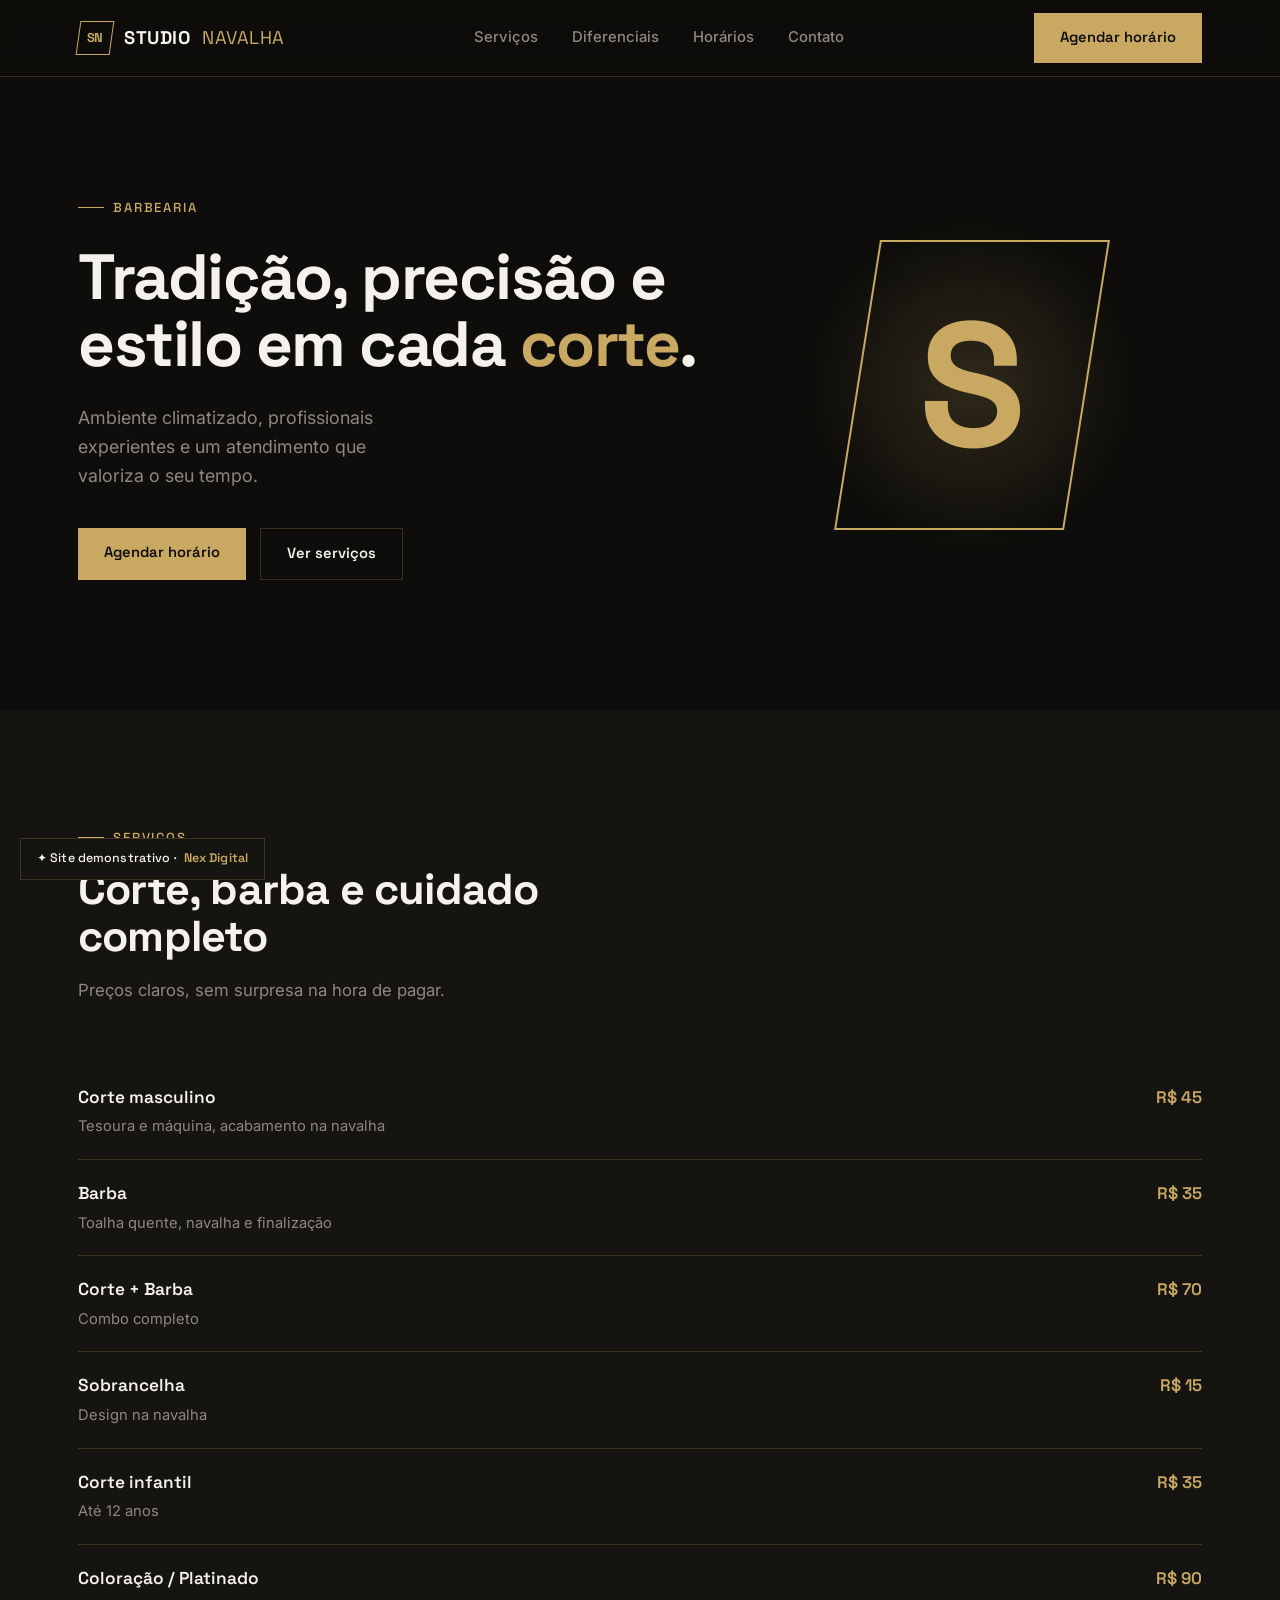
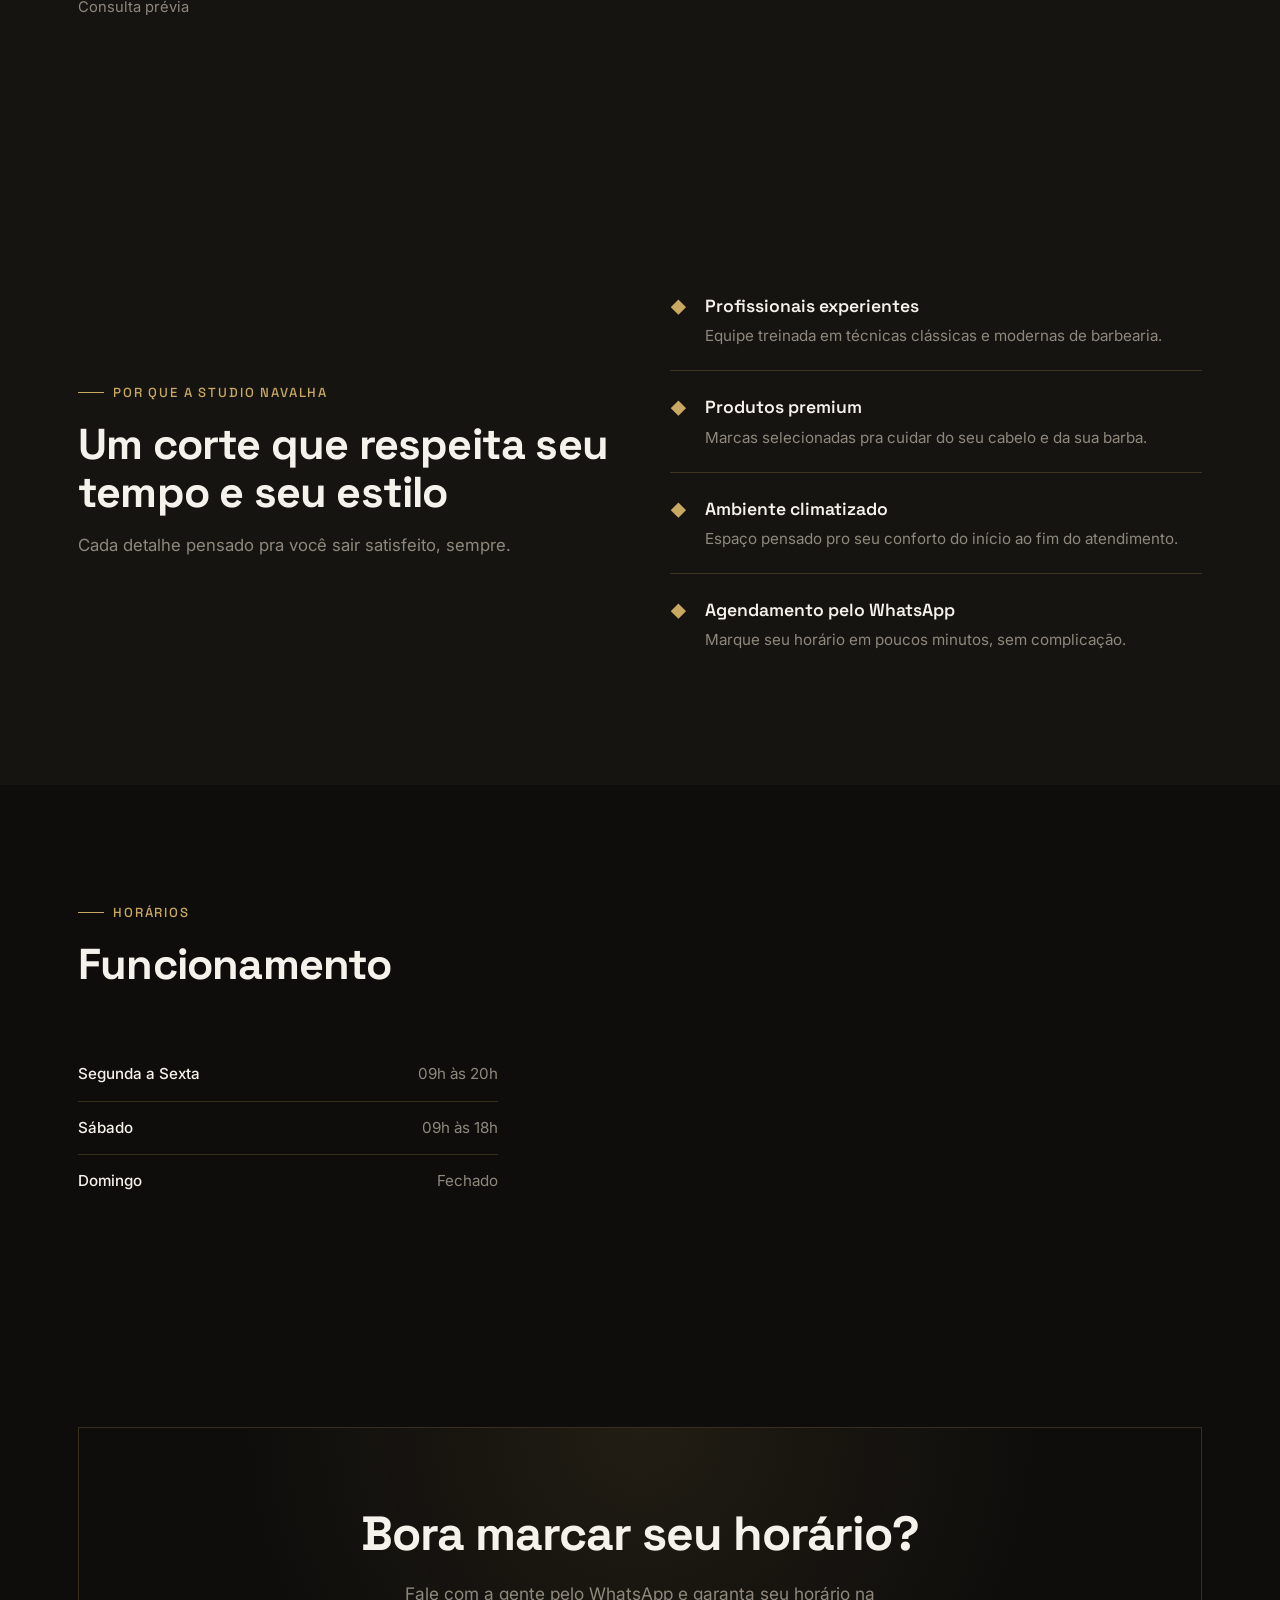
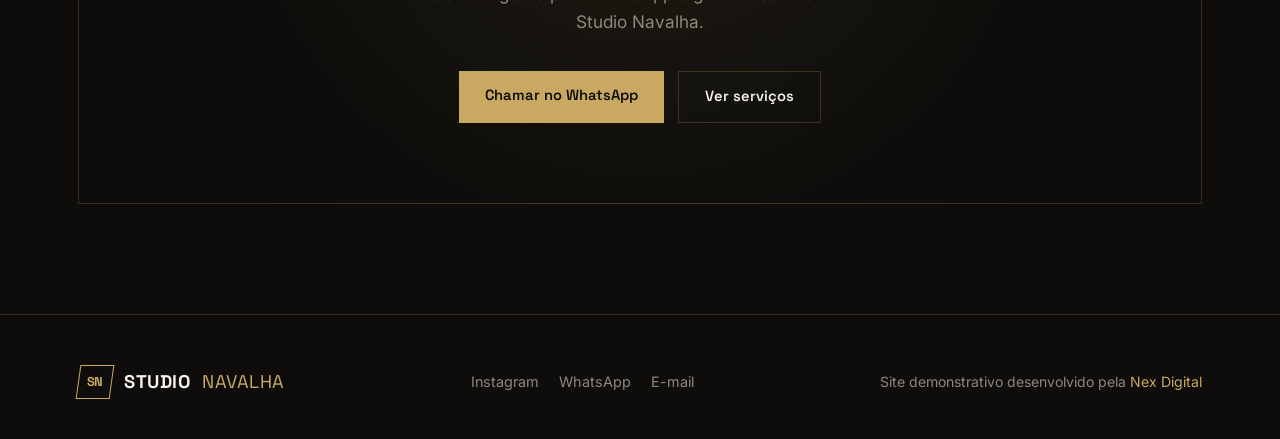
==== demos/barbearia.html @ 20af7e74 "Site institucional da Nex Digital com demos de portfolio Site one-page com CSS/JS compartilhados e t" ====
<!DOCTYPE html>
<html lang="pt-BR">
<head>
<meta charset="UTF-8">
<meta name="viewport" content="width=device-width, initial-scale=1.0">
<title>Studio Navalha — Barbearia</title>
<meta name="description" content="Studio Navalha: tradição, precisão e estilo em cada corte. Agende seu horário pelo WhatsApp. Projeto demonstrativo desenvolvido pela Nex Digital.">
<meta name="theme-color" content="#0E0D0B">
<meta name="robots" content="noindex">
<link rel="icon" href="data:image/svg+xml,%3Csvg xmlns='http://www.w3.org/2000/svg' viewBox='0 0 64 64'%3E%3Crect width='64' height='64' fill='%230E0D0B'/%3E%3Ctext x='32' y='45' font-family='Georgia,serif' font-size='38' font-weight='700' fill='%23C9A961' text-anchor='middle'%3ES%3C/text%3E%3C/svg%3E">
<link rel="preconnect" href="https://fonts.googleapis.com">
<link rel="preconnect" href="https://fonts.gstatic.com" crossorigin>
<link href="https://fonts.googleapis.com/css2?family=Space+Grotesk:wght@400;500;600;700&family=Inter:wght@400;500;600&display=swap" rel="stylesheet">
<link rel="stylesheet" href="../style.css">
</head>
<body>

<header>
  <nav class="wrap nav">
    <a href="#" class="logo"><span class="mark duas-letras"><span>SN</span></span>STUDIO <em>NAVALHA</em></a>
    <ul class="menu" id="menu">
      <li><a href="#servicos">Serviços</a></li>
      <li><a href="#diferenciais">Diferenciais</a></li>
      <li><a href="#horarios">Horários</a></li>
      <li><a href="#contato">Contato</a></li>
    </ul>
    <a href="#" data-contato="whatsapp" class="btn btn-ouro">Agendar horário</a>
    <button type="button" class="menu-toggle" id="toggle" aria-label="Abrir menu" aria-expanded="false" aria-controls="menu">☰</button>
  </nav>
</header>

<section class="hero">
  <div class="wrap hero-grid">
    <div>
      <span class="eyebrow">Barbearia</span>
      <h1>Tradição, precisão e estilo em cada <b>corte</b>.</h1>
      <p>Ambiente climatizado, profissionais experientes e um atendimento que valoriza o seu tempo.</p>
      <div class="hero-cta">
        <a href="#" data-contato="whatsapp" class="btn btn-ouro">Agendar horário</a>
        <a href="#servicos" class="btn btn-linha">Ver serviços</a>
      </div>
    </div>
    <div class="hero-art" aria-hidden="true">
      <div class="glow"></div>
      <div class="n" data-letra="S"></div>
    </div>
  </div>
</section>

<section id="servicos">
  <div class="wrap">
    <div class="head">
      <span class="eyebrow">Serviços</span>
      <h2>Corte, barba e cuidado completo</h2>
      <p>Preços claros, sem surpresa na hora de pagar.</p>
    </div>
    <ul class="lista-preco">
      <li><div><h4>Corte masculino</h4><p>Tesoura e máquina, acabamento na navalha</p></div><span class="preco">R$ 45</span></li>
      <li><div><h4>Barba</h4><p>Toalha quente, navalha e finalização</p></div><span class="preco">R$ 35</span></li>
      <li><div><h4>Corte + Barba</h4><p>Combo completo</p></div><span class="preco">R$ 70</span></li>
      <li><div><h4>Sobrancelha</h4><p>Design na navalha</p></div><span class="preco">R$ 15</span></li>
      <li><div><h4>Corte infantil</h4><p>Até 12 anos</p></div><span class="preco">R$ 35</span></li>
      <li><div><h4>Coloração / Platinado</h4><p>Consulta prévia</p></div><span class="preco">R$ 90</span></li>
    </ul>
  </div>
</section>

<section id="diferenciais" class="bg-alt">
  <div class="wrap porque">
    <div class="head head-sem-margem">
      <span class="eyebrow">Por que a Studio Navalha</span>
      <h2>Um corte que respeita seu tempo e seu estilo</h2>
      <p>Cada detalhe pensado pra você sair satisfeito, sempre.</p>
    </div>
    <ul>
      <li><span class="check">◆</span><div><h4>Profissionais experientes</h4><p>Equipe treinada em técnicas clássicas e modernas de barbearia.</p></div></li>
      <li><span class="check">◆</span><div><h4>Produtos premium</h4><p>Marcas selecionadas pra cuidar do seu cabelo e da sua barba.</p></div></li>
      <li><span class="check">◆</span><div><h4>Ambiente climatizado</h4><p>Espaço pensado pro seu conforto do início ao fim do atendimento.</p></div></li>
      <li><span class="check">◆</span><div><h4>Agendamento pelo WhatsApp</h4><p>Marque seu horário em poucos minutos, sem complicação.</p></div></li>
    </ul>
  </div>
</section>

<section id="horarios">
  <div class="wrap">
    <div class="head">
      <span class="eyebrow">Horários</span>
      <h2>Funcionamento</h2>
    </div>
    <ul class="horarios">
      <li><span>Segunda a Sexta</span><span>09h às 20h</span></li>
      <li><span>Sábado</span><span>09h às 18h</span></li>
      <li><span>Domingo</span><span>Fechado</span></li>
    </ul>
  </div>
</section>

<section id="contato">
  <div class="wrap">
    <div class="cta-box">
      <h2>Bora marcar seu horário?</h2>
      <p>Fale com a gente pelo WhatsApp e garanta seu horário na Studio Navalha.</p>
      <div class="hero-cta">
        <a href="#" data-contato="whatsapp" class="btn btn-ouro">Chamar no WhatsApp</a>
        <a href="#servicos" class="btn btn-linha">Ver serviços</a>
      </div>
    </div>
  </div>
</section>

<footer>
  <div class="wrap foot">
    <a href="#" class="logo"><span class="mark duas-letras"><span>SN</span></span>STUDIO <em>NAVALHA</em></a>
    <div class="social">
      <a href="#" data-contato="instagram">Instagram</a>
      <a href="#" data-contato="whatsapp">WhatsApp</a>
      <a href="#" data-contato="email">E-mail</a>
    </div>
    <small>Site demonstrativo desenvolvido pela <a href="../index.html" class="link-ouro">Nex Digital</a></small>
  </div>
</footer>

<a class="demo-badge" href="../index.html">✦ Site demonstrativo · <b>Nex Digital</b></a>

<script src="../script.js" defer></script>
</body>
</html>
---- style.css ----
:root{
  --preto:#0E0D0B;
  --preto-2:#161411;
  --branco:#F5F2EC;
  --cinza:#8E887C;
  --ouro:#C9A961;
  --ouro-claro:#E4CE93;
  --linha:rgba(201,169,97,.22);
  --display:'Space Grotesk',sans-serif;
  --corpo:'Inter',sans-serif;
}
*{margin:0;padding:0;box-sizing:border-box}
html{scroll-behavior:smooth}
body{
  background:var(--preto);
  color:var(--branco);
  font-family:var(--corpo);
  line-height:1.6;
  -webkit-font-smoothing:antialiased;
  overflow-x:hidden;
}
a{color:inherit;text-decoration:none}
.wrap{max-width:1180px;margin:0 auto;padding:0 28px}
section{padding:110px 0}

/* ---------- HEADER ---------- */
header{
  position:fixed;top:0;left:0;right:0;z-index:100;
  background:rgba(14,13,11,.72);
  -webkit-backdrop-filter:blur(14px);
  backdrop-filter:blur(14px);
  border-bottom:1px solid var(--linha);
}
.nav{display:flex;align-items:center;justify-content:space-between;height:76px}
.logo{display:flex;align-items:center;gap:12px;font-family:var(--display);font-weight:700;font-size:1.15rem;letter-spacing:.5px}
.logo .mark{
  width:34px;height:34px;flex:none;
  display:grid;place-items:center;
  border:1.5px solid var(--ouro);
  color:var(--ouro);font-weight:700;font-size:1.05rem;
  transform:skewX(-8deg);
}
.logo .mark span{transform:skewX(8deg)}
.logo em{color:var(--ouro);font-style:normal;font-weight:400}
.menu{display:flex;gap:34px;list-style:none;font-size:.93rem;font-weight:500}
.menu a{color:var(--cinza);transition:color .2s}
.menu a:hover,.menu a:focus{color:var(--branco)}
.btn{
  display:inline-block;font-family:var(--display);font-weight:600;
  font-size:.92rem;padding:13px 26px;transition:.22s;cursor:pointer;border:none;
}
.btn-ouro{background:var(--ouro);color:var(--preto)}
.btn-ouro:hover,.btn-ouro:focus{background:var(--ouro-claro)}
.btn-linha{border:1.5px solid var(--linha);color:var(--branco);background:transparent}
.btn-linha:hover,.btn-linha:focus{border-color:var(--ouro);color:var(--ouro)}
.menu-toggle{display:none;background:none;border:none;color:var(--branco);font-size:1.6rem;cursor:pointer}

/* ---------- HERO ---------- */
.hero{position:relative;padding:190px 0 130px;overflow:hidden}
.hero-grid{display:grid;grid-template-columns:1.15fr .85fr;gap:40px;align-items:center}
.eyebrow{
  display:inline-flex;align-items:center;gap:9px;
  color:var(--ouro);font-family:var(--display);font-size:.82rem;
  font-weight:500;letter-spacing:.14em;text-transform:uppercase;margin-bottom:26px;
}
.eyebrow::before{content:"";width:26px;height:1px;background:var(--ouro)}
.hero h1{
  font-family:var(--display);font-weight:700;
  font-size:clamp(2.5rem,5.2vw,4rem);line-height:1.05;letter-spacing:-1.5px;
}
.hero h1 b{color:var(--ouro);font-weight:700}
.hero p{color:var(--cinza);font-size:1.12rem;max-width:30ch;margin:26px 0 38px}
.hero-cta{display:flex;gap:14px;flex-wrap:wrap}
/* elemento gráfico angular ecoando o "N" */
.hero-art{position:relative;height:380px}
.hero-art .n{
  position:absolute;inset:0;margin:auto;width:230px;height:290px;
  border:2px solid var(--ouro);transform:skewX(-9deg);
  display:grid;place-items:center;
}
.hero-art .n::before{
  content:attr(data-letra);font-family:var(--display);font-weight:700;font-size:11rem;
  color:var(--ouro);transform:skewX(9deg);line-height:1;
}
.hero-art .glow{
  position:absolute;inset:0;margin:auto;width:340px;height:340px;
  background:radial-gradient(circle,rgba(201,169,97,.18),transparent 68%);
  filter:blur(10px);
}

/* ---------- SEÇÕES / TÍTULOS ---------- */
.head{max-width:640px;margin-bottom:60px}
.head .eyebrow{margin-bottom:18px}
.head h2{font-family:var(--display);font-weight:700;font-size:clamp(1.9rem,3.6vw,2.7rem);letter-spacing:-.8px;line-height:1.1}
.head p{color:var(--cinza);margin-top:16px;font-size:1.05rem}

/* ---------- SERVIÇOS ---------- */
#servicos{background:var(--preto-2)}
.serv-grid{display:grid;grid-template-columns:repeat(2,1fr);gap:22px}
.card{
  padding:38px 34px;background:var(--preto);
  border:1px solid var(--linha);position:relative;transition:.25s;
}
.card:hover{border-color:var(--ouro);transform:translateY(-4px)}
.card .ico{
  width:52px;height:52px;display:grid;place-items:center;
  border:1.5px solid var(--ouro);color:var(--ouro);margin-bottom:22px;
  transform:skewX(-8deg);
}
.card .ico svg{transform:skewX(8deg)}
.card h3{font-family:var(--display);font-weight:600;font-size:1.25rem;margin-bottom:10px}
.card p{color:var(--cinza);font-size:.97rem}

/* ---------- COMO FUNCIONA ---------- */
.steps{display:grid;grid-template-columns:repeat(4,1fr);gap:0;border:1px solid var(--linha)}
.step{padding:36px 28px;border-right:1px solid var(--linha);position:relative}
.step:last-child{border-right:none}
.step .num{font-family:var(--display);font-weight:700;font-size:1rem;color:var(--ouro);letter-spacing:.1em}
.step h3{font-family:var(--display);font-weight:600;font-size:1.15rem;margin:18px 0 10px}
.step p{color:var(--cinza);font-size:.93rem}

/* ---------- PORTFÓLIO ---------- */
#portfolio{background:var(--preto-2)}
.port-grid{display:grid;grid-template-columns:repeat(3,1fr);gap:22px}
.port{
  aspect-ratio:4/3;border:1px solid var(--linha);position:relative;overflow:hidden;
  display:flex;align-items:flex-end;padding:26px;transition:.25s;
  background:linear-gradient(160deg,#1b1813,#0e0d0b);
}
.port:hover,.port:focus-visible{border-color:var(--ouro)}
.port::before{
  content:"";position:absolute;top:-30%;right:-20%;width:180px;height:180px;
  border:1.5px solid var(--linha);transform:skewX(-9deg);
}
.port span{font-family:var(--display);font-size:.8rem;color:var(--ouro);letter-spacing:.08em;display:block;margin-bottom:6px}
.port strong{font-family:var(--display);font-weight:600;font-size:1.2rem;display:block}
.port .ver{
  font-family:var(--corpo);font-weight:500;font-size:.85rem;color:var(--ouro);
  letter-spacing:normal;margin-top:10px;opacity:0;transform:translateY(6px);transition:.25s;
}
.port:hover .ver,.port:focus-visible .ver{opacity:1;transform:translateY(0)}

/* ---------- POR QUE ---------- */
.porque{display:grid;grid-template-columns:1fr 1fr;gap:60px;align-items:center}
.porque ul{list-style:none;margin-top:10px}
.porque li{padding:22px 0;border-bottom:1px solid var(--linha);display:flex;gap:18px;align-items:flex-start}
.porque li:last-child{border-bottom:none}
.porque .check{color:var(--ouro);flex:none;margin-top:3px}
.porque li h4{font-family:var(--display);font-weight:600;font-size:1.1rem;margin-bottom:4px}
.porque li p{color:var(--cinza);font-size:.95rem}

/* ---------- CTA FINAL ---------- */
#contato{text-align:center}
.cta-box{
  border:1px solid var(--linha);padding:80px 40px;position:relative;overflow:hidden;
  background:radial-gradient(circle at 50% 0%,rgba(201,169,97,.1),transparent 60%);
}
.cta-box h2{font-family:var(--display);font-weight:700;font-size:clamp(2rem,4vw,3rem);letter-spacing:-1px;line-height:1.08}
.cta-box p{color:var(--cinza);margin:20px auto 36px;max-width:46ch;font-size:1.08rem}
.cta-box .hero-cta{justify-content:center}

/* ---------- FOOTER ---------- */
footer{border-top:1px solid var(--linha);padding:50px 0 40px}
.foot{display:flex;justify-content:space-between;align-items:center;flex-wrap:wrap;gap:20px}
.foot small{color:var(--cinza);font-size:.88rem}
.foot .social{display:flex;gap:20px}
.foot .social a{color:var(--cinza);transition:color .2s;font-size:.9rem}
.foot .social a:hover{color:var(--ouro)}

/* ---------- PÁGINAS DE DEMONSTRAÇÃO ---------- */
body.tema-academia{
  --ouro:#E1442E;
  --ouro-claro:#FF6B4A;
  --linha:rgba(225,68,46,.25);
}
body.tema-restaurante{
  --ouro:#C97A4A;
  --ouro-claro:#E0A47A;
  --linha:rgba(201,122,74,.25);
}
.logo .mark.duas-letras{font-size:.8rem;letter-spacing:-.5px}

.demo-badge{
  position:fixed;left:20px;bottom:20px;z-index:90;
  display:flex;align-items:center;gap:7px;
  background:var(--preto-2);border:1px solid var(--linha);
  padding:10px 16px;font-family:var(--display);font-size:.78rem;
  font-weight:500;color:var(--branco);letter-spacing:.01em;
  transition:.2s;
}
.demo-badge:hover,.demo-badge:focus-visible{border-color:var(--ouro);color:var(--ouro)}
.demo-badge b{color:var(--ouro);font-weight:600}

/* lista de preços — usada nos serviços/cardápio das demos */
.lista-preco{list-style:none}
.lista-preco li{display:flex;justify-content:space-between;gap:24px;align-items:baseline;padding:20px 0;border-bottom:1px solid var(--linha)}
.lista-preco li:last-child{border-bottom:none}
.lista-preco h4{font-family:var(--display);font-weight:600;font-size:1.08rem}
.lista-preco li p{color:var(--cinza);font-size:.92rem;margin-top:4px}
.lista-preco .preco{font-family:var(--display);color:var(--ouro);font-weight:600;font-size:1.05rem;white-space:nowrap}

/* lista de horários de funcionamento */
.horarios{list-style:none;max-width:420px}
.horarios li{display:flex;justify-content:space-between;padding:14px 0;border-bottom:1px solid var(--linha);font-size:.95rem}
.horarios li:last-child{border-bottom:none}
.horarios li span:first-child{color:var(--branco);font-weight:500}
.horarios li span:last-child{color:var(--cinza)}

/* grade de 3 colunas — planos da academia */
.plan-grid{grid-template-columns:repeat(3,1fr)}
.card .tag-popular{
  position:absolute;top:-1px;right:-1px;background:var(--ouro);color:var(--preto);
  font-family:var(--display);font-weight:600;font-size:.72rem;padding:5px 12px;letter-spacing:.05em;
}
.preco-plano{font-family:var(--display);font-weight:700;font-size:1.8rem;color:var(--ouro);margin:14px 0 18px}
.preco-plano span{font-family:var(--corpo);font-weight:400;font-size:.95rem;color:var(--cinza)}
.check-list{list-style:none}
.check-list li{padding:8px 0;color:var(--cinza);font-size:.92rem;display:flex;gap:8px;align-items:baseline}
.check-list li::before{content:"◆";color:var(--ouro);font-size:.6rem}
.bg-alt{background:var(--preto-2)}
.link-ouro{color:var(--ouro)}
.head-sem-margem{margin-bottom:0}

/* ---------- RESPONSIVO ---------- */
@media(max-width:900px){
  .hero-grid,.porque{grid-template-columns:1fr}
  .hero-art{display:none}
  .serv-grid,.plan-grid{grid-template-columns:1fr}
  .steps{grid-template-columns:1fr 1fr}
  .step:nth-child(2){border-right:none}
  .step:nth-child(1),.step:nth-child(2){border-bottom:1px solid var(--linha)}
  .port-grid{grid-template-columns:1fr 1fr}
}
@media(max-width:640px){
  section{padding:80px 0}
  .menu{
    display:none;position:absolute;top:76px;left:0;right:0;
    flex-direction:column;gap:0;background:var(--preto-2);border-bottom:1px solid var(--linha);
  }
  .menu.open{display:flex}
  .menu li{padding:16px 28px;border-bottom:1px solid var(--linha)}
  .menu-toggle{display:block}
  .nav .btn-ouro{display:none}
  .steps,.port-grid{grid-template-columns:1fr}
  .step{border-right:none;border-bottom:1px solid var(--linha)}
  .step:last-child{border-bottom:none}
  .demo-badge{left:12px;bottom:12px;padding:9px 13px;font-size:.72rem}
}
@media(prefers-reduced-motion:reduce){*{transition:none!important;scroll-behavior:auto!important}}
:focus-visible{outline:2px solid var(--ouro);outline-offset:3px}
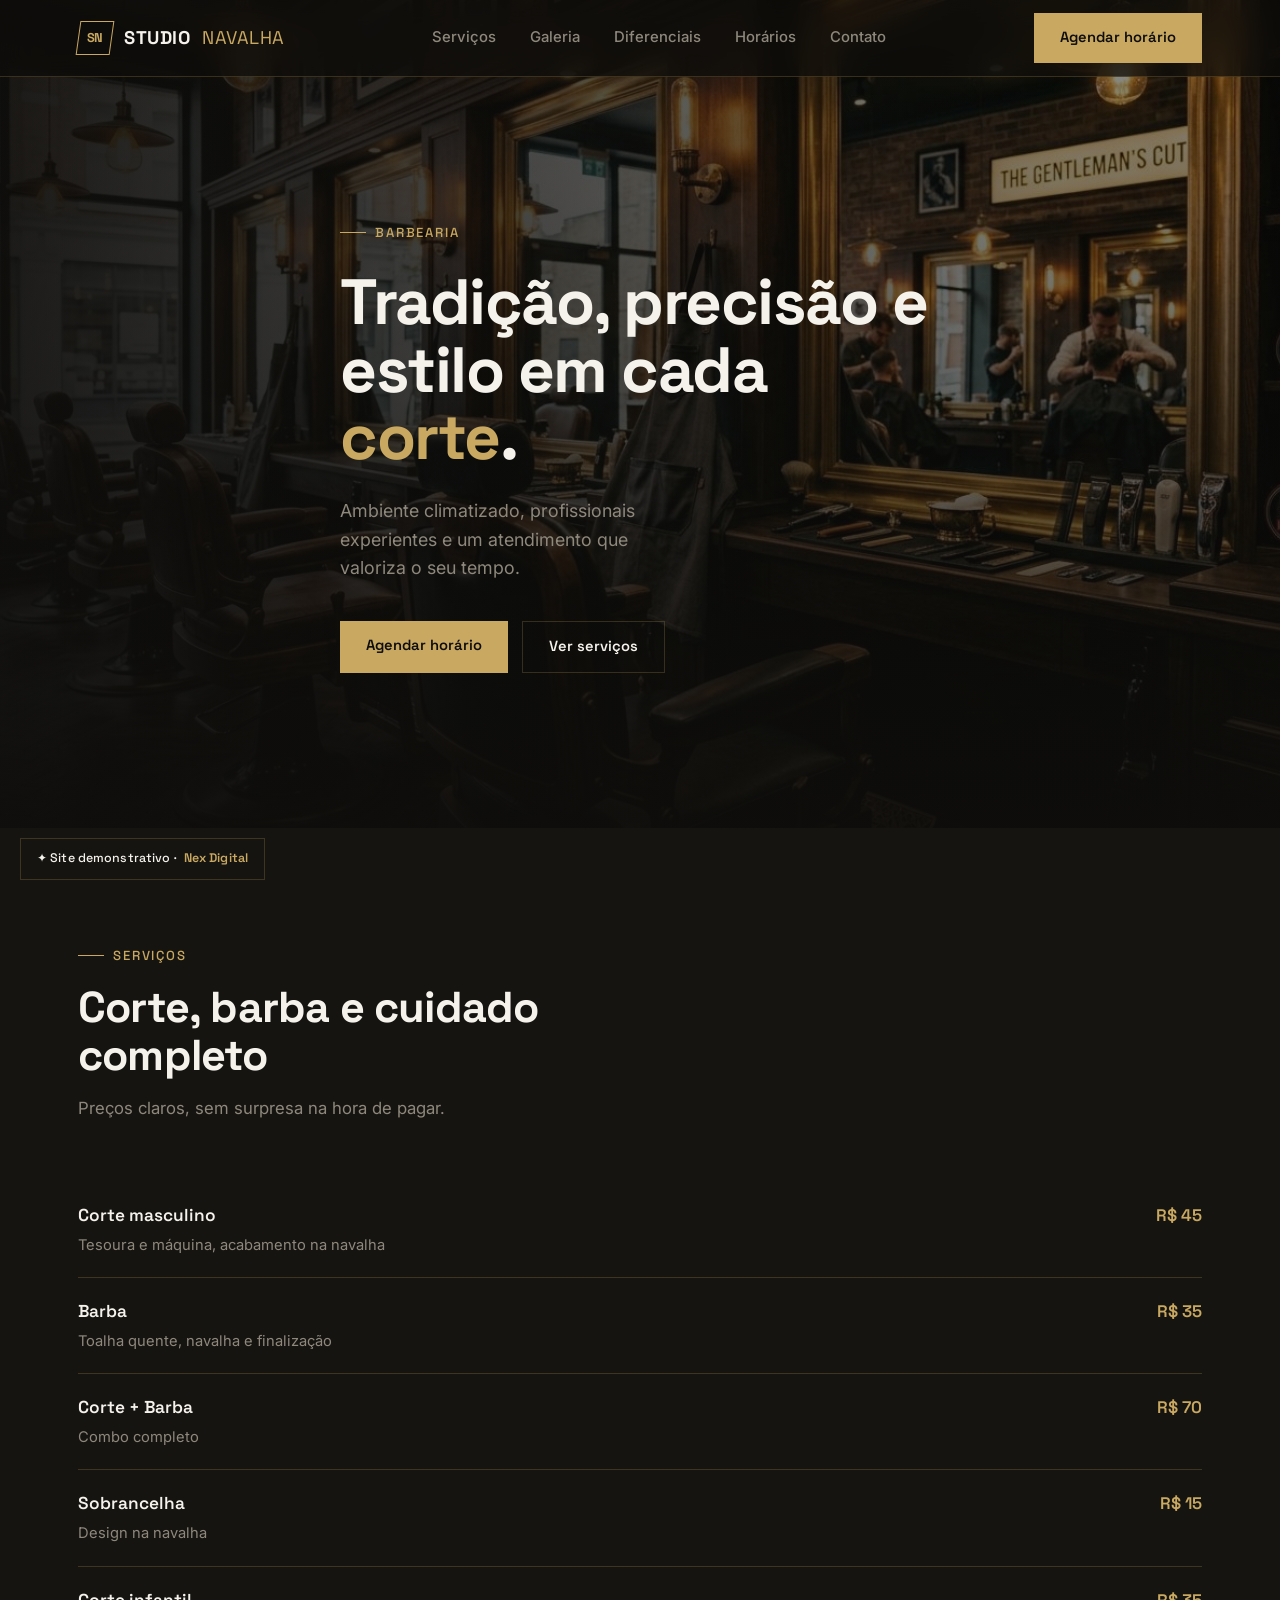
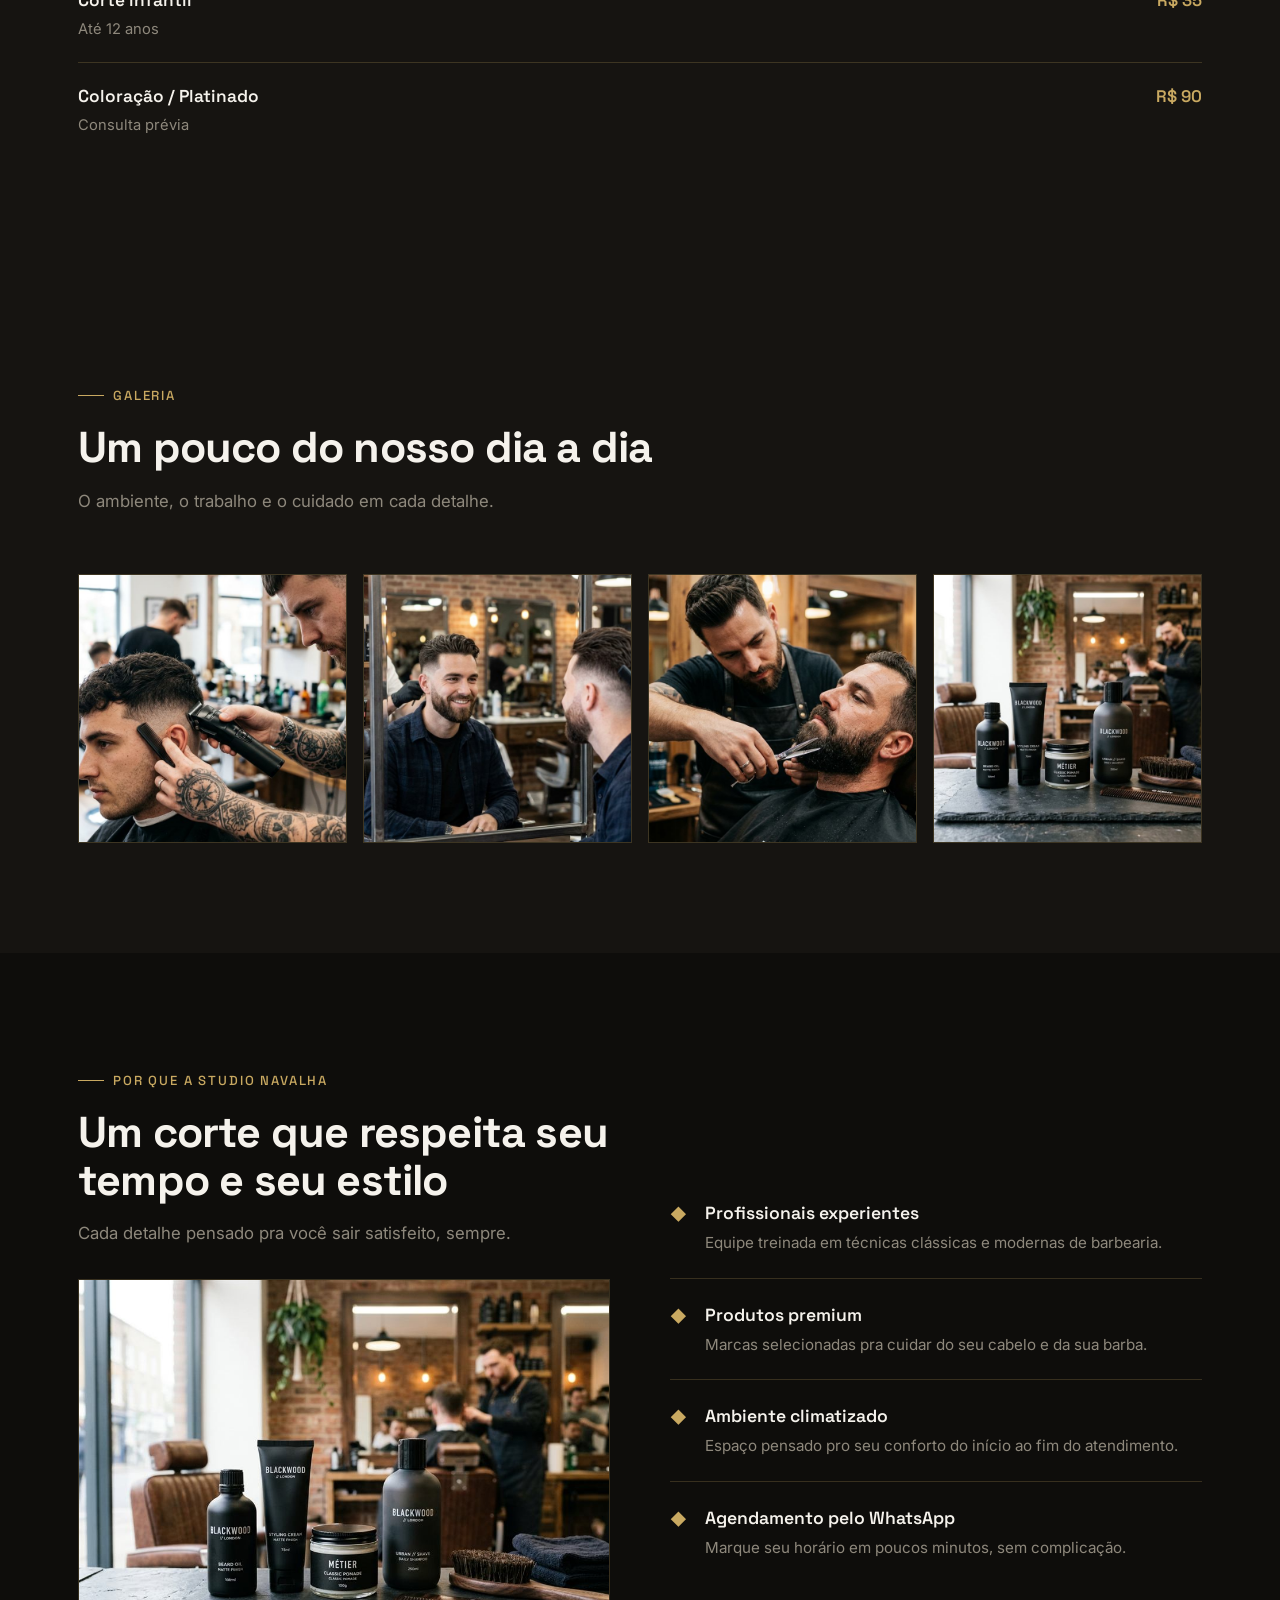
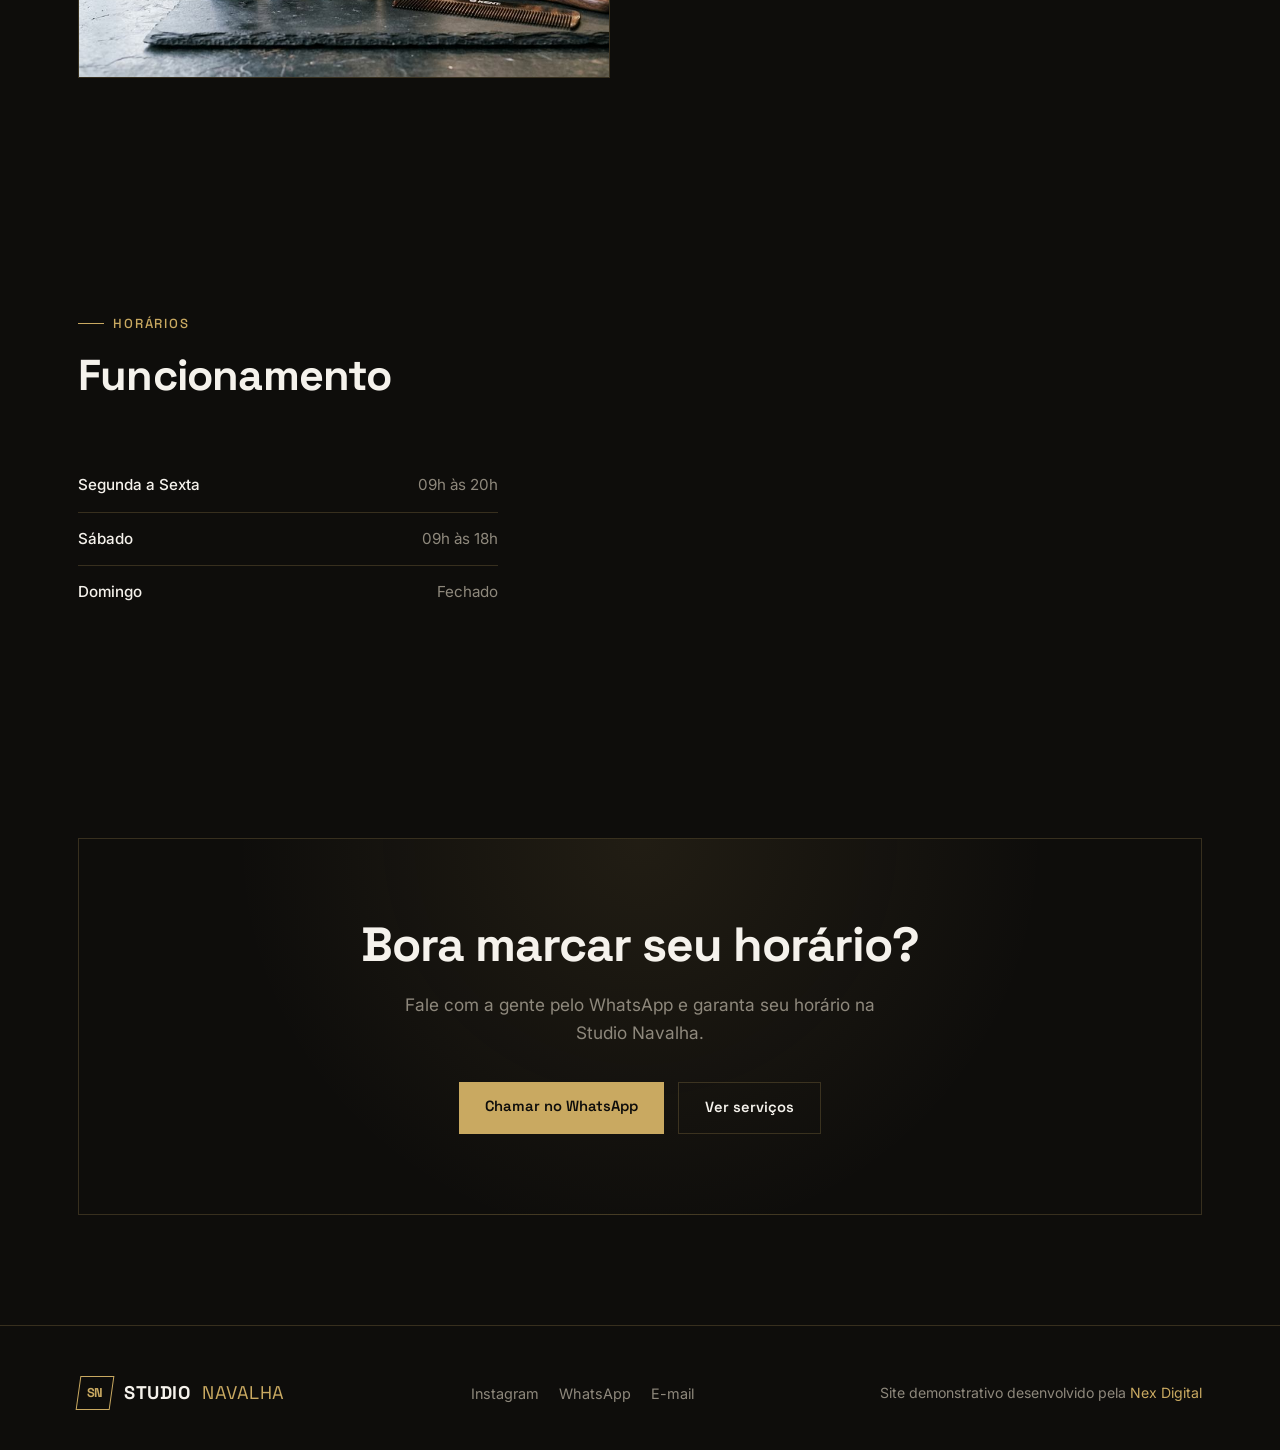
==== commit 2b47c39a: "Adiciona fotos e galeria na demo da barbearia Hero com foto de fundo e overlay em gradiente, nova se" ====
--- a/demos/barbearia.html
+++ b/demos/barbearia.html
@@ -20,6 +20,7 @@
     <a href="#" class="logo"><span class="mark duas-letras"><span>SN</span></span>STUDIO <em>NAVALHA</em></a>
     <ul class="menu" id="menu">
       <li><a href="#servicos">Serviços</a></li>
+      <li><a href="#galeria">Galeria</a></li>
       <li><a href="#diferenciais">Diferenciais</a></li>
       <li><a href="#horarios">Horários</a></li>
       <li><a href="#contato">Contato</a></li>
@@ -29,9 +30,9 @@
   </nav>
 </header>
 
-<section class="hero">
-  <div class="wrap hero-grid">
-    <div>
+<section class="hero hero-foto" style="--hero-img:url('../img/barbearia/hero.jpg')">
+  <div class="wrap">
+    <div class="hero-texto">
       <span class="eyebrow">Barbearia</span>
       <h1>Tradição, precisão e estilo em cada <b>corte</b>.</h1>
       <p>Ambiente climatizado, profissionais experientes e um atendimento que valoriza o seu tempo.</p>
@@ -39,10 +40,6 @@
         <a href="#" data-contato="whatsapp" class="btn btn-ouro">Agendar horário</a>
         <a href="#servicos" class="btn btn-linha">Ver serviços</a>
       </div>
-    </div>
-    <div class="hero-art" aria-hidden="true">
-      <div class="glow"></div>
-      <div class="n" data-letra="S"></div>
     </div>
   </div>
 </section>
@@ -65,12 +62,29 @@
   </div>
 </section>
 
-<section id="diferenciais" class="bg-alt">
+<section id="galeria" class="bg-alt">
+  <div class="wrap">
+    <div class="head">
+      <span class="eyebrow">Galeria</span>
+      <h2>Um pouco do nosso dia a dia</h2>
+      <p>O ambiente, o trabalho e o cuidado em cada detalhe.</p>
+    </div>
+    <div class="galeria-grid">
+      <div class="galeria-item"><img src="../img/barbearia/foto1.jpg" alt="Barbeiro fazendo degradê com máquina de corte" loading="lazy"></div>
+      <div class="galeria-item"><img src="../img/barbearia/foto2.jpg" alt="Cliente sorrindo durante o corte, refletido no espelho da barbearia" loading="lazy"></div>
+      <div class="galeria-item"><img src="../img/barbearia/foto3.jpg" alt="Barbeiro aparando a barba de um cliente com tesoura" loading="lazy"></div>
+      <div class="galeria-item"><img src="../img/barbearia/foto4.jpg" alt="Produtos premium de barba e cabelo usados na Studio Navalha" loading="lazy"></div>
+    </div>
+  </div>
+</section>
+
+<section id="diferenciais">
   <div class="wrap porque">
     <div class="head head-sem-margem">
       <span class="eyebrow">Por que a Studio Navalha</span>
       <h2>Um corte que respeita seu tempo e seu estilo</h2>
       <p>Cada detalhe pensado pra você sair satisfeito, sempre.</p>
+      <img class="porque-foto" src="../img/barbearia/foto4.jpg" alt="Produtos premium usados nos atendimentos da Studio Navalha" loading="lazy">
     </div>
     <ul>
       <li><span class="check">◆</span><div><h4>Profissionais experientes</h4><p>Equipe treinada em técnicas clássicas e modernas de barbearia.</p></div></li>
--- a/style.css
+++ b/style.css
@@ -220,6 +220,32 @@
 .bg-alt{background:var(--preto-2)}
 .link-ouro{color:var(--ouro)}
 .head-sem-margem{margin-bottom:0}
+
+/* hero com foto de fundo — a URL da imagem entra via --hero-img inline no HTML */
+.hero-foto{
+  min-height:92vh;
+  display:flex;
+  align-items:center;
+  padding:150px 0 90px;
+  background-image:
+    linear-gradient(180deg, rgba(14,13,11,.35) 0%, rgba(14,13,11,.6) 65%, rgba(14,13,11,.94) 100%),
+    linear-gradient(100deg, rgba(14,13,11,.92) 0%, rgba(14,13,11,.55) 42%, rgba(14,13,11,.18) 75%),
+    var(--hero-img);
+  background-size:cover;
+  background-position:center;
+  background-repeat:no-repeat;
+}
+.hero-foto .hero-texto{max-width:600px}
+
+/* galeria de fotos */
+.galeria-grid{display:grid;grid-template-columns:repeat(auto-fit,minmax(230px,1fr));gap:16px}
+.galeria-item{aspect-ratio:1/1;overflow:hidden;position:relative;border:1px solid var(--linha);transition:border-color .25s}
+.galeria-item img{width:100%;height:100%;object-fit:cover;display:block;transition:transform .5s ease,filter .5s ease;filter:saturate(.94)}
+.galeria-item:hover,.galeria-item:focus-within{border-color:var(--ouro)}
+.galeria-item:hover img,.galeria-item:focus-within img{transform:scale(1.07);filter:saturate(1.05)}
+
+/* foto de apoio dentro de uma seção de texto (ex: produtos em "diferenciais") */
+.porque-foto{width:100%;aspect-ratio:4/3;object-fit:cover;margin-top:32px;border:1px solid var(--linha)}
 
 /* ---------- RESPONSIVO ---------- */
 @media(max-width:900px){
@@ -245,6 +271,7 @@
   .step{border-right:none;border-bottom:1px solid var(--linha)}
   .step:last-child{border-bottom:none}
   .demo-badge{left:12px;bottom:12px;padding:9px 13px;font-size:.72rem}
+  .hero-foto{min-height:560px;padding:120px 0 70px}
 }
 @media(prefers-reduced-motion:reduce){*{transition:none!important;scroll-behavior:auto!important}}
 :focus-visible{outline:2px solid var(--ouro);outline-offset:3px}
